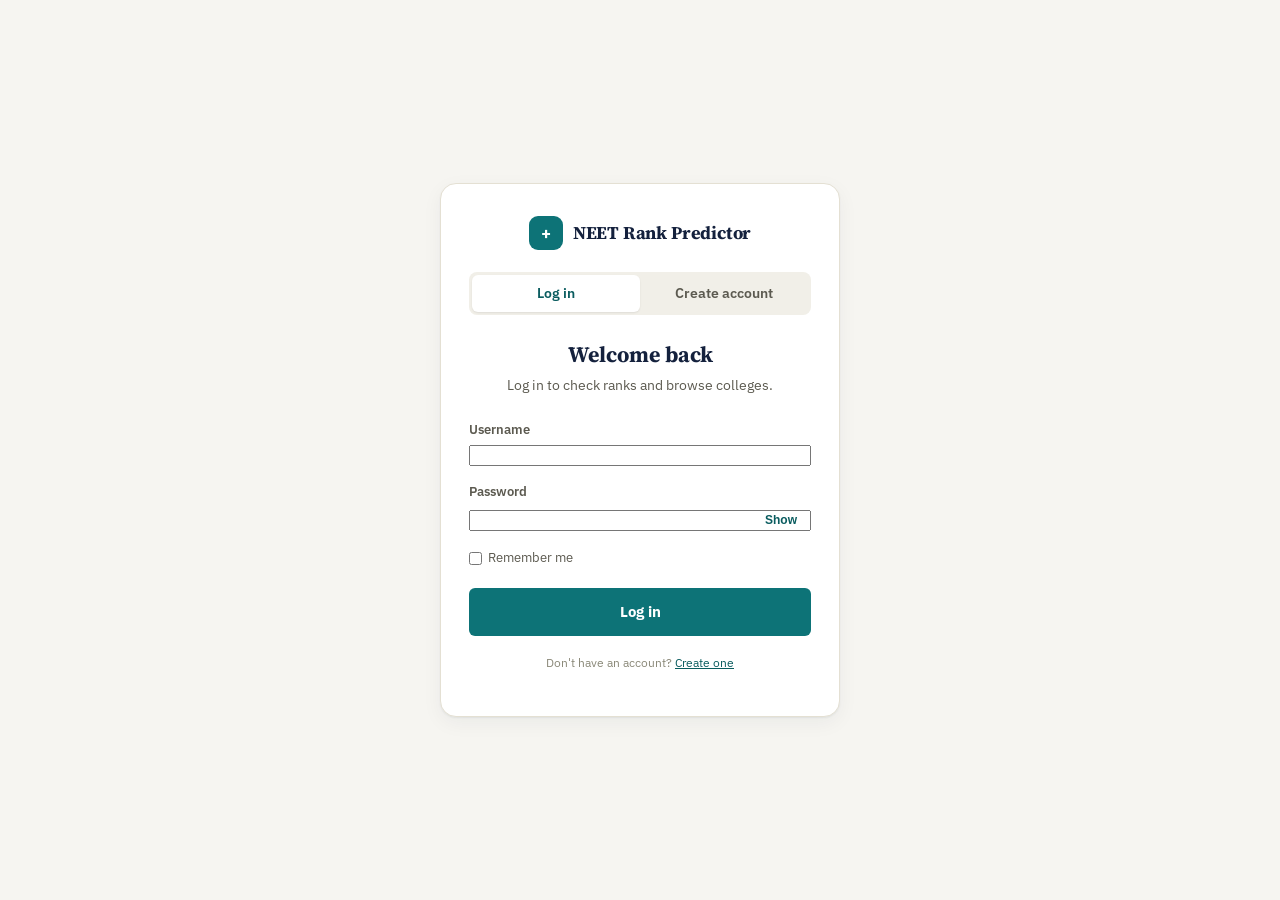
==== frontend_dist/index.html @ a5d56de6 "Replace Colleges page with original predictor HTML, backend-wired via new /cutoffs endpoint" ====
<!DOCTYPE html>
<html lang="en">
<head>
<meta charset="UTF-8">
<meta name="viewport" content="width=device-width, initial-scale=1, viewport-fit=cover">
<title>NEET Rank Predictor — Check Your MBBS/MD College Chances by Rank</title>
<meta name="description" content="Enter your NEET rank to see which colleges and courses it has historically cleared, drawn live from real closing-rank records — not estimates.">
<meta name="robots" content="index,follow">

<!-- Open Graph / social preview -->
<meta property="og:type" content="website">
<meta property="og:title" content="NEET Rank Predictor">
<meta property="og:description" content="See which colleges your NEET rank has historically cleared, using real closing-rank data.">
<meta name="twitter:card" content="summary">

<link rel="icon" href="data:image/svg+xml,%3Csvg xmlns='http://www.w3.org/2000/svg' viewBox='0 0 64 64'%3E%3Crect width='64' height='64' rx='14' fill='%230D7377'/%3E%3Cpath d='M32 16v32M16 32h32' stroke='white' stroke-width='7' stroke-linecap='round'/%3E%3C/svg%3E">

<link rel="preconnect" href="https://fonts.googleapis.com">
<link rel="preconnect" href="https://fonts.gstatic.com" crossorigin>
<link href="https://fonts.googleapis.com/css2?family=IBM+Plex+Sans:wght@400;500;600;700&family=Source+Serif+4:opsz,wght@8..60,600;8..60,700&display=swap" rel="stylesheet">

<link rel="stylesheet" href="css/styles.css">

<script type="application/ld+json">
{
  "@context": "https://schema.org",
  "@type": "WebApplication",
  "name": "NEET Rank Predictor",
  "applicationCategory": "EducationApplication",
  "description": "Check which colleges and courses a NEET rank has historically cleared, using real closing-rank data.",
  "offers": { "@type": "Offer", "price": "0", "priceCurrency": "INR" }
}
</script>
</head>
<body>

<script src="js/config.js"></script>
<script src="js/auth.js"></script>
<script>NeetAuth.requireAuth();</script>

<a class="visually-hidden" href="#predictor" data-view="predictorView">Skip to predictor</a>

<header>
  <div class="header-inner">
    <a class="brand" href="#top" data-view="predictorView">
      <span class="brand-mark" aria-hidden="true">+</span>
      <span class="brand-name serif">NEET Rank Predictor</span>
    </a>
    <nav class="site-nav" aria-label="Primary">
      <a href="#predictor" data-view="predictorView" aria-current="page">Predictor</a>
      <a href="colleges.html">Colleges</a>
      <a href="#how-it-works" data-view="predictorView">How it works</a>
      <a href="#admission-info" data-view="predictorView">Admission info</a>
    </nav>
    <div class="header-right">
      <span class="status-pill" id="backendStatus" data-state="checking">
        <span class="status-dot"></span>
        <span id="backendStatusText">Checking data source…</span>
      </span>
      <span class="user-pill" id="userPill" hidden>
        <span id="userPillName"></span>
        <button type="button" id="logoutBtn">Log out</button>
      </span>
    </div>
  </div>
</header>

<main>
  <div class="wrap">

    <div id="predictorView">

    <section class="hero" id="top">
      <p class="hero-eyebrow">Live, database-backed predictions</p>
      <h1 class="serif">Find out what your NEET rank can get you.</h1>
      <p class="lead">
        Enter your rank and, optionally, narrow it down by exam, state, course, category
        or quota. Every result comes straight from the backend's historical
        closing-rank database — nothing here is estimated or interpolated.
      </p>
      <div class="hero-facts" id="heroFacts" aria-live="polite"></div>
    </section>

    <section class="predictor-card" id="predictor" aria-labelledby="predictorHeading">
      <h2 id="predictorHeading" class="serif">Check your rank</h2>
      <p class="sub">Required fields are marked. Leaving a filter on "Any" widens your results.</p>

      <form id="predictorForm" novalidate>
        <div class="field-grid">
          <div class="field">
            <label for="rank">NEET rank <span aria-hidden="true">*</span></label>
            <input type="number" id="rank" name="rank" inputmode="numeric" min="1" step="1"
                   placeholder="e.g. 45210" required aria-describedby="rankError">
            <span class="field-error" id="rankError" role="alert"></span>
          </div>
        </div>

        <button type="button" class="advanced-toggle" id="advancedToggle" aria-expanded="false" aria-controls="advancedFilters">
          More filters (exam, state, course, category, quota)
          <svg width="11" height="7" viewBox="0 0 11 7" fill="none" aria-hidden="true"><path d="M1 1l4.5 4.5L10 1" stroke="currentColor" stroke-width="1.6" stroke-linecap="round" stroke-linejoin="round"/></svg>
        </button>

        <div class="field-grid" id="advancedFilters" hidden>
          <div class="field">
            <label for="exam">Exam</label>
            <select id="exam" name="exam"><option value="">Any exam</option></select>
          </div>
          <div class="field">
            <label for="state">State</label>
            <select id="state" name="state"><option value="">Any state</option></select>
          </div>
          <div class="field">
            <label for="authority">Counselling authority</label>
            <select id="authority" name="authority"><option value="">Any authority</option></select>
          </div>
          <div class="field">
            <label for="course">Course</label>
            <select id="course" name="course"><option value="">Any course</option></select>
          </div>
          <div class="field">
            <label for="category">Category</label>
            <select id="category" name="category"><option value="">Any category</option></select>
          </div>
          <div class="field">
            <label for="quota">Quota</label>
            <select id="quota" name="quota"><option value="">Any quota</option></select>
          </div>
        </div>

        <div class="predictor-actions">
          <button type="submit" class="btn-primary" id="submitBtn">Predict my chances</button>
          <button type="button" class="btn-secondary" id="resetBtn">Reset</button>
        </div>
      </form>
    </section>

    <section class="results-section" id="resultsSection" aria-live="polite"></section>

    <section class="info-section" id="how-it-works">
      <h2 class="serif">How this works</h2>
      <p class="section-sub">The predictor doesn't guess — it looks up what actually happened.</p>
      <div class="info-grid">
        <div class="info-card">
          <h3>1. You enter a rank</h3>
          <p>Optionally narrow it down by exam, state, authority, course, category or quota.</p>
        </div>
        <div class="info-card">
          <h3>2. It checks real records</h3>
          <p>Your rank is compared against historical round-wise closing ranks stored in the backend database — the same data the counselling authorities publish.</p>
        </div>
        <div class="info-card">
          <h3>3. You see what cleared</h3>
          <p>Every college and course combination your rank would have cleared is shown, closest cutoffs first, each labelled by how comfortable the margin was.</p>
        </div>
      </div>
    </section>

    <section class="info-section" id="admission-info">
      <h2 class="serif">Understanding your result</h2>
      <p class="section-sub">A quick reference for reading NEET counselling outcomes.</p>
      <div class="info-grid">
        <div class="info-card">
          <h3>Closing rank</h3>
          <p>The rank of the last candidate admitted to a specific college, course, category and quota in a given round. Clearing it doesn't guarantee a seat next year — cutoffs move year to year.</p>
        </div>
        <div class="info-card">
          <h3>Category &amp; quota</h3>
          <p>Cutoffs differ sharply by category (General, OBC, SC, ST, EWS, PwD) and quota (All-India, State, Management, NRI). Always check results under your own category and quota, not just "General".</p>
        </div>
        <div class="info-card">
          <h3>Rounds change things</h3>
          <p>Cutoffs usually loosen in later rounds (R2, R3, mop-up) as seats vacated by upgrades and withdrawals open up. A rank that misses Round 1 may still clear a later round.</p>
        </div>
      </div>
    </section>

    <p class="disclaimer">
      Predictions are generated from historical closing-rank data and are indicative only —
      actual cutoffs vary by year and are set solely by the official counselling authorities
      (MCC / state authorities). This tool does not conduct counselling, allot seats, or accept
      payments, and is not affiliated with any government body.
    </p>

    </div>

  </div>
</main>

<footer>
  <div class="footer-inner">
    <span>© <span id="year"></span> NEET Rank Predictor. Data updates depend on the backend's imported rounds.</span>
    <span><a href="#top" data-view="predictorView">Back to top</a></span>
  </div>
</footer>

<script src="js/state-maps.js"></script>
<script src="js/api.js"></script>
<script src="js/app.js"></script>
</body>
</html>
---- frontend_dist/css/styles.css ----
/* ==========================================================================
   NEET Rank Predictor — stylesheet
   Design tokens carried over from the project's existing internal tool
   (frontend_integration/neet-rank-predictor-api-connected.html) so the
   public site shares the same brand: teal/navy/cream palette, IBM Plex
   Sans for UI text, Source Serif 4 for headings.
   ========================================================================== */

:root {
  --teal: #0d7377;
  --teal-dark: #0a5c5f;
  --navy: #14213d;
  --cream: #f6f5f1;
  --panel: #ffffff;
  --border: #e4e0d3;
  --border-soft: #f1efe8;
  --muted: #5c5a50;
  --muted-2: #8a8878;
  --success-bg: #eaf6ee;
  --success-fg: #1f7a3f;
  --warn-bg: #fdf3e2;
  --warn-fg: #92650f;
  --risk-bg: #fbeae9;
  --risk-fg: #a4342b;
  --focus: #0d7377;
  --radius: 10px;
  --radius-sm: 6px;
  --shadow: 0 1px 2px rgba(20, 33, 61, 0.06), 0 6px 20px rgba(20, 33, 61, 0.05);
}

* { box-sizing: border-box; }
html { scroll-padding-top: env(safe-area-inset-top, 0px); }

body {
  margin: 0;
  font-family: "IBM Plex Sans", system-ui, -apple-system, sans-serif;
  background: var(--cream);
  color: var(--navy);
  line-height: 1.55;
  -webkit-font-smoothing: antialiased;
}

.serif { font-family: "Source Serif 4", Georgia, serif; }

img, svg { max-width: 100%; display: block; }

a { color: var(--teal-dark); }

:focus-visible {
  outline: 2.5px solid var(--focus);
  outline-offset: 2px;
}

.wrap {
  max-width: 1120px;
  margin: 0 auto;
  padding-inline: 24px;
}

/* ---------- header ---------- */
header {
  position: sticky;
  top: 0;
  z-index: 20;
  background: rgba(246, 245, 241, 0.92);
  backdrop-filter: blur(6px);
  border-bottom: 1px solid var(--border);
  padding-top: env(safe-area-inset-top, 0px);
}

.header-inner {
  max-width: 1120px;
  margin: 0 auto;
  padding: 14px 24px;
  display: flex;
  align-items: center;
  justify-content: space-between;
  gap: 16px;
}

.brand { display: flex; align-items: center; gap: 10px; text-decoration: none; color: inherit; }
.brand-mark {
  width: 34px; height: 34px; border-radius: 9px;
  background: var(--teal);
  color: #fff;
  display: flex; align-items: center; justify-content: center;
  font-weight: 700; font-size: 17px;
  flex-shrink: 0;
}
.brand-name { font-size: 18px; font-weight: 700; letter-spacing: -0.01em; }

nav.site-nav { display: none; gap: 26px; }
nav.site-nav a {
  font-size: 14px; font-weight: 600; color: var(--muted); text-decoration: none;
}
nav.site-nav a:hover { color: var(--teal-dark); }

@media (min-width: 760px) {
  nav.site-nav { display: flex; }
}

.status-pill {
  display: inline-flex; align-items: center; gap: 6px;
  font-size: 12px; font-weight: 600; color: var(--muted);
  border: 1px solid var(--border); border-radius: 999px;
  padding: 5px 10px 5px 8px; background: var(--panel);
  white-space: nowrap;
}
.status-dot { width: 7px; height: 7px; border-radius: 50%; background: var(--muted-2); flex-shrink: 0; }
.status-pill[data-state="ok"] .status-dot { background: #2e9e57; }
.status-pill[data-state="down"] .status-dot { background: #c0392b; }

.header-right { display: flex; align-items: center; gap: 10px; }
.user-pill {
  display: inline-flex; align-items: center; gap: 8px;
  font-size: 12.5px; font-weight: 600; color: var(--muted);
  border: 1px solid var(--border); border-radius: 999px;
  padding: 5px 6px 5px 12px; background: var(--panel);
}
.user-pill #userPillName { color: var(--navy); }
.user-pill button {
  background: var(--border-soft); border: none; color: var(--muted);
  font: inherit; font-size: 11.5px; font-weight: 600; cursor: pointer;
  padding: 5px 10px; border-radius: 999px;
}
.user-pill button:hover { background: var(--risk-bg); color: var(--risk-fg); }

/* ---------- hero ---------- */
.hero { padding: 52px 0 40px; }
.hero-eyebrow { color: var(--teal-dark); font-weight: 700; font-size: 13.5px; margin: 0 0 10px; }
.hero h1 {
  font-size: clamp(30px, 4.5vw, 46px);
  line-height: 1.12;
  margin: 0 0 16px;
  max-width: 14ch;
}
.hero p.lead {
  font-size: 17px; color: var(--muted); max-width: 62ch; margin: 0 0 22px;
}
.hero-facts { display: flex; flex-wrap: wrap; gap: 10px 22px; font-size: 13.5px; color: var(--muted); }
.hero-facts strong { color: var(--navy); font-variant-numeric: tabular-nums; }

/* ---------- predictor card ---------- */
.predictor-card {
  background: var(--panel);
  border: 1px solid var(--border);
  border-radius: 16px;
  box-shadow: var(--shadow);
  padding: 26px;
}

@media (min-width: 640px) {
  .predictor-card { padding: 34px; }
}

.predictor-card h2 { font-size: 21px; margin: 0 0 6px; }
.predictor-card .sub { color: var(--muted); font-size: 14px; margin: 0 0 24px; max-width: 58ch; }

.field-grid {
  display: grid;
  grid-template-columns: 1fr;
  gap: 14px;
}

@media (min-width: 560px) {
  .field-grid { grid-template-columns: repeat(2, 1fr); }
}
@media (min-width: 900px) {
  .field-grid { grid-template-columns: repeat(3, 1fr); }
}

.field { display: flex; flex-direction: column; gap: 6px; }
.field.span-2 { grid-column: span 1; }
@media (min-width: 560px) {
  .field.span-2 { grid-column: span 2; }
}
@media (min-width: 900px) {
  .field.span-2 { grid-column: span 1; }
}

.field label { font-size: 12.5px; font-weight: 600; color: var(--muted); }
.field .hint { font-size: 11.5px; color: var(--muted-2); }

.field input, .field select {
  font: inherit;
  font-size: 14.5px;
  padding: 10px 12px;
  border: 1.5px solid var(--border);
  border-radius: var(--radius-sm);
  background: #fff;
  color: var(--navy);
  width: 100%;
}
.field input:focus, .field select:focus { border-color: var(--teal); }
.field input.invalid { border-color: var(--risk-fg); }
.field select:disabled, .field input:disabled { background: #f4f3ef; color: var(--muted-2); }

.field-error { font-size: 12px; color: var(--risk-fg); min-height: 15px; }

.advanced-toggle {
  background: none; border: none; padding: 0; margin: 4px 0 18px;
  font-size: 13px; font-weight: 600; color: var(--teal-dark);
  cursor: pointer; display: inline-flex; align-items: center; gap: 5px;
}
.advanced-toggle svg { transition: transform 0.15s ease; }
.advanced-toggle[aria-expanded="true"] svg { transform: rotate(180deg); }

.predictor-actions {
  display: flex; align-items: center; gap: 14px; flex-wrap: wrap;
  margin-top: 22px;
}

.btn-primary {
  background: var(--teal); color: #fff; border: none;
  font: inherit; font-weight: 700; font-size: 15px;
  padding: 12px 26px; border-radius: var(--radius-sm);
  cursor: pointer; transition: background 0.12s ease;
}
.btn-primary:hover { background: var(--teal-dark); }
.btn-primary:disabled { background: #b9c6c5; cursor: not-allowed; }

.btn-secondary {
  background: none; border: 1.5px solid var(--border); color: var(--navy);
  font: inherit; font-weight: 600; font-size: 14px;
  padding: 10px 18px; border-radius: var(--radius-sm); cursor: pointer;
}
.btn-secondary:hover { border-color: var(--teal); color: var(--teal-dark); }

.spinner {
  width: 15px; height: 15px; border-radius: 50%;
  border: 2px solid rgba(255,255,255,0.45); border-top-color: #fff;
  animation: spin 0.7s linear infinite; display: inline-block; vertical-align: -2px; margin-right: 8px;
}
@keyframes spin { to { transform: rotate(360deg); } }

/* ---------- results ---------- */
.results-section { margin-top: 40px; }
.results-summary {
  display: flex; justify-content: space-between; align-items: baseline;
  flex-wrap: wrap; gap: 8px; margin-bottom: 16px;
}
.results-summary h3 { font-size: 18px; margin: 0; }
.results-summary .count { font-size: 13.5px; color: var(--muted); }

.state-box {
  border: 1px dashed var(--border);
  border-radius: var(--radius);
  padding: 28px 24px;
  text-align: center;
  color: var(--muted);
  background: rgba(255,255,255,0.5);
}
.state-box.error { border-color: rgba(164,52,43,0.35); background: var(--risk-bg); color: var(--risk-fg); }
.state-box p { margin: 0 0 14px; font-size: 14.5px; }
.state-box:last-child p:last-child { margin-bottom: 0; }

.result-grid { display: grid; grid-template-columns: 1fr; gap: 14px; }
@media (min-width: 720px) {
  .result-grid { grid-template-columns: repeat(2, 1fr); }
}

.result-card {
  background: var(--panel); border: 1px solid var(--border); border-radius: var(--radius);
  padding: 18px 20px;
}
.result-card-head { display: flex; justify-content: space-between; gap: 10px; align-items: flex-start; margin-bottom: 10px; }
.result-card-head h4 { margin: 0; font-size: 15.5px; line-height: 1.35; }
.result-card .place { font-size: 12.5px; color: var(--muted); margin-top: 3px; }

.chance-badge {
  flex-shrink: 0; font-size: 11px; font-weight: 700; padding: 4px 9px; border-radius: 999px; white-space: nowrap;
}
.chance-badge[data-chance="High Chance"] { background: var(--success-bg); color: var(--success-fg); }
.chance-badge[data-chance="Moderate Chance"] { background: var(--warn-bg); color: var(--warn-fg); }
.chance-badge[data-chance="Borderline"] { background: var(--risk-bg); color: var(--risk-fg); }

.result-meta { display: flex; flex-wrap: wrap; gap: 8px 18px; margin-top: 12px; font-size: 13px; }
.result-meta div { display: flex; flex-direction: column; gap: 2px; }
.result-meta span.k { font-size: 11px; color: var(--muted-2); }
.result-meta span.v { font-weight: 600; color: var(--navy); font-variant-numeric: tabular-nums; }

/* ---------- colleges / states browse ---------- */
.college-search-row {
  display: flex; gap: 10px; margin-bottom: 18px; flex-wrap: wrap;
}
.college-search-row input[type="search"] {
  flex: 1; min-width: 220px;
  font: inherit; font-size: 14.5px;
  padding: 10px 12px; border: 1.5px solid var(--border); border-radius: var(--radius-sm);
  background: #fff; color: var(--navy);
}
.college-search-row input[type="search"]:focus { border-color: var(--teal); }

/* ---- exact port from frontend_integration/neet-rank-predictor-api-connected.html ---- */
.state-grid { display: grid; grid-template-columns: repeat(4, 1fr); gap: 18px; }
@media (max-width: 1100px) { .state-grid { grid-template-columns: repeat(3, 1fr); } }
@media (max-width: 760px) { .state-grid { grid-template-columns: repeat(2, 1fr); } }
@media (max-width: 460px) { .state-grid { grid-template-columns: 1fr; } }
.state-card { border: 1px solid #E4E0D3; border-radius: 14px; background: #fff; cursor: pointer; overflow: hidden; transition: transform .18s ease, box-shadow .18s ease, border-color .18s ease; box-shadow: 0 1px 3px rgba(20,33,61,0.06); text-align: left; padding: 0; font: inherit; }
.state-card:hover { border-color: #0D7377; transform: translateY(-3px); box-shadow: 0 10px 24px rgba(20,33,61,0.12); }
.state-card-banner { position: relative; height: 92px; display: flex; align-items: center; justify-content: center; overflow: hidden; }
.state-map-svg { height: 64px; width: auto; max-width: 82%; position: relative; z-index: 2; filter: drop-shadow(0 2px 3px rgba(0,0,0,0.22)); }
.landmark-badge { position: absolute; right: 8px; bottom: 8px; width: 24px; height: 24px; border-radius: 50%; background: rgba(20,33,61,0.38); display: flex; align-items: center; justify-content: center; z-index: 3; backdrop-filter: blur(1px); }
.landmark-badge svg { width: 14px; height: 14px; }
.state-card-body { padding: 14px 16px 16px; text-align: center; }
.state-card-name { font-weight: 700; font-size: 14px; color: #14213D; }

.back-btn { display: flex; align-items: center; gap: 6px; background: none; border: none; color: #0D7377; font-weight: 600; font-size: 14px; cursor: pointer; margin-bottom: 16px; padding: 0; font-family: inherit; }

.filter-panel { background: #fff; border: 1px solid #E4E0D3; border-radius: 12px; padding: 20px 22px; margin-bottom: 22px; }
.filter-panel-head { display: flex; justify-content: space-between; align-items: center; gap: 12px; margin-bottom: 16px; flex-wrap: wrap; }
.filter-panel-title { font-size: 12.5px; font-weight: 700; text-transform: uppercase; letter-spacing: 0.05em; color: #8A8878; }
.filter-panel-actions { display: flex; align-items: center; gap: 10px; }
.active-filter-count { font-size: 12.5px; color: #0D7377; font-weight: 600; }
.clear-filters-btn { background: none; border: 1.5px solid #D8D4C8; color: #14213D; font-weight: 600; font-size: 12.5px; padding: 7px 14px; border-radius: 6px; cursor: pointer; font-family: inherit; }
.clear-filters-btn:hover { background: #FBE0DC; border-color: #E7A99E; color: #A13D2F; }
.filter-grid-new { display: grid; grid-template-columns: repeat(auto-fill, minmax(170px, 1fr)); gap: 16px; }
.filter-field.wide { grid-column: span 2; }
@media (max-width: 700px) { .filter-field.wide { grid-column: span 1; } }
.filter-field label { display: block; font-size: 11px; font-weight: 700; color: #8A8878; text-transform: uppercase; letter-spacing: 0.03em; margin-bottom: 7px; }
.filter-field input, .filter-field select { width: 100%; border: 1.5px solid #D8D4C8; border-radius: 7px; padding: 10px 12px; font-size: 14px; background: #fff; font-family: inherit; color: #14213D; }
.filter-field input:focus, .filter-field select:focus { outline: none; border-color: #0D7377; box-shadow: 0 0 0 3px rgba(13,115,119,0.14); }

table.college-table { border-collapse: collapse; width: 100%; font-size: 13px; }
table.college-table th { text-align: left; font-size: 11px; text-transform: uppercase; letter-spacing: 0.03em; color: #5C5A50; padding: 12px 14px; border-bottom: 2px solid #E4E0D3; white-space: nowrap; position: sticky; top: 0; background: #fff; z-index: 3; box-shadow: 0 1px 0 #E4E0D3; }
table.college-table th.round-col { text-align: center; min-width: 92px; }
table.college-table td { padding: 11px 14px; font-size: 13px; border-bottom: 1px solid #EFEDE4; white-space: nowrap; }
table.college-table td.round-cell { text-align: center; }
table.college-table td.col-institute { white-space: normal; min-width: 240px; max-width: 320px; line-height: 1.4; }
table.college-table tbody tr:hover td { background: #FAF9F5; }
table.college-table th.sticky-col, table.college-table td.sticky-col { position: sticky; background: #fff; z-index: 1; }
table.college-table th.sticky-col { z-index: 4; }
table.college-table tbody tr:hover td.sticky-col { background: #FAF9F5; }
table.college-table th.sticky-col.col-quota, table.college-table td.sticky-col.col-quota { left: 0; min-width: 150px; box-shadow: 1px 0 0 #E4E0D3; }
table.college-table th.sticky-col.col-institute, table.college-table td.sticky-col.col-institute { left: 150px; box-shadow: 1px 0 0 #E4E0D3; }
.college-table-wrap { background: #fff; border: 1px solid #E4E0D3; border-radius: 10px; overflow-x: auto; max-height: 72vh; overflow-y: auto; }
table.college-table .rank-pill { font-weight: 700; padding: 3px 8px; border-radius: 5px; display: inline-block; min-width: 40px; text-align: center; font-size: 12px; }
table.college-table .rank-empty { color: #C9C6BA; }
table.college-table .quota-pill { font-size: 10.5px; color: #5C5A50; background: #F1EFE8; padding: 2px 7px; border-radius: 10px; white-space: nowrap; }
table.college-table .na { color: #C9C6BA; font-style: italic; }

.legend { display: flex; gap: 16px; align-items: center; margin-bottom: 14px; font-size: 12px; color: #5C5A50; flex-wrap: wrap; }
.legend span.dot { display: inline-block; width: 10px; height: 10px; border-radius: 2px; margin-right: 5px; vertical-align: middle; }
#collegeResultsCount { font-size: 14px; color: #5C5A50; margin-bottom: 12px; }

@media (max-width: 1023px) {
  #collegeTableView .college-table-wrap { background: transparent; border: none; overflow: visible; max-height: none; box-shadow: none; border-radius: 0; }
  #collegeTableView table, #collegeTableView tbody, #collegeTableView tr, #collegeTableView th, #collegeTableView td { display: block; width: 100%; }
  #collegeTableView thead { display: none; }
  #collegeTableView tbody tr { background: #fff; border: 1px solid #E4E0D3; border-radius: 14px; padding: 16px; margin-bottom: 14px; box-shadow: 0 1px 3px rgba(20,33,61,0.07); }
  #collegeTableView td { border: none; white-space: normal; padding: 0; position: static; left: auto; box-shadow: none; min-width: 0; max-width: none; font-size: 13.5px; }
  #collegeTableView td.col-institute { font-size: 15.5px; font-weight: 700; line-height: 1.4; padding-bottom: 10px; margin-bottom: 8px; border-bottom: 1px solid #EFEDE4; word-break: break-word; }
  #collegeTableView td[data-label] { display: flex; justify-content: space-between; align-items: center; gap: 12px; padding: 7px 0; border-bottom: 1px dashed #F1EFE8; }
  #collegeTableView td[data-label]:last-child { border-bottom: none; }
  #collegeTableView td[data-label]::before { content: attr(data-label); font-size: 10.5px; font-weight: 700; text-transform: uppercase; letter-spacing: 0.03em; color: #8A8878; flex-shrink: 0; }
  #collegeTableView td[data-label] > *, #collegeTableView td[data-label] { text-align: right; }
  #collegeTableView .quota-pill { white-space: normal; text-align: right; }
  #collegeTableView td.round-cell[data-label] .rank-pill { font-size: 12.5px; }
  .filter-panel { padding: 16px; border-radius: 12px; }
  .filter-panel-head { margin-bottom: 14px; }
  .filter-panel-title { font-size: 11.5px; }
  .filter-grid-new { grid-template-columns: 1fr; gap: 12px; }
  .filter-field label { font-size: 11.5px; margin-bottom: 6px; }
  .filter-field input, .filter-field select { padding: 12px 14px; font-size: 15px; min-height: 46px; }
  .clear-filters-btn { padding: 10px 16px; font-size: 13px; min-height: 40px; }
  .back-btn { font-size: 15px; padding: 6px 0; margin-bottom: 14px; }
  .legend { font-size: 11.5px; gap: 8px 14px; margin-bottom: 12px; }
  #collegeResultsCount { font-size: 13px; }
  .state-grid { gap: 12px; }
  .state-card-banner { height: 78px; }
  .state-map-svg { height: 52px; }
  .state-card-body { padding: 12px 12px 14px; }
  .state-card-name { font-size: 13.5px; }
}
@media (min-width: 768px) and (max-width: 1023px) {
  #collegeTableView tbody { display: grid; grid-template-columns: repeat(2, 1fr); gap: 14px; }
  #collegeTableView tbody tr { margin-bottom: 0; }
  .filter-grid-new { grid-template-columns: repeat(2, 1fr); }
  .filter-field.wide { grid-column: span 2; }
  .state-grid { grid-template-columns: repeat(3, 1fr); }
}

.college-results .state-box-inline {
  color: var(--muted); font-size: 14px; text-align: center;
  border: 1px dashed var(--border); border-radius: var(--radius); padding: 24px; margin: 0;
}
.college-results .state-box-inline.error { border-color: rgba(164,52,43,0.35); background: var(--risk-bg); color: var(--risk-fg); }

.college-results-summary {
  font-size: 13px; color: var(--muted); margin-bottom: 12px;
}

.college-list { display: grid; grid-template-columns: 1fr; gap: 10px; }
@media (min-width: 640px) { .college-list { grid-template-columns: repeat(2, 1fr); } }
@media (min-width: 960px) { .college-list { grid-template-columns: repeat(3, 1fr); } }

.college-item {
  background: var(--panel); border: 1px solid var(--border); border-radius: var(--radius-sm);
  padding: 12px 14px; font-size: 13.5px;
}
.college-item .name { font-weight: 600; color: var(--navy); display: block; margin-bottom: 3px; }
.college-item .state { color: var(--muted); font-size: 12px; }

/* ---------- info sections ---------- */
.info-section { margin-top: 64px; }
.info-section h2 { font-size: 24px; margin: 0 0 8px; }
.info-section .section-sub { color: var(--muted); margin: 0 0 26px; max-width: 62ch; }

.info-grid { display: grid; grid-template-columns: 1fr; gap: 16px; }
@media (min-width: 700px) { .info-grid { grid-template-columns: repeat(3, 1fr); } }

.info-card {
  background: var(--panel); border: 1px solid var(--border); border-radius: var(--radius);
  padding: 20px;
}
.info-card h3 { font-size: 15px; margin: 0 0 8px; }
.info-card p { font-size: 13.5px; color: var(--muted); margin: 0; }

.disclaimer {
  margin-top: 56px;
  border-top: 1px solid var(--border);
  padding-top: 18px;
  font-size: 12.5px; color: var(--muted-2); max-width: 74ch;
}

/* ---------- footer ---------- */
footer { border-top: 1px solid var(--border); margin-top: 60px; padding: 28px 0 calc(28px + env(safe-area-inset-bottom, 0px)); }
.footer-inner {
  max-width: 1120px; margin: 0 auto; padding: 0 24px;
  display: flex; flex-wrap: wrap; justify-content: space-between; gap: 12px;
  font-size: 12.5px; color: var(--muted-2);
}

/* ---------- utility ---------- */
.visually-hidden {
  position: absolute; width: 1px; height: 1px; overflow: hidden;
  clip: rect(0 0 0 0); white-space: nowrap;
}

@media (prefers-reduced-motion: reduce) {
  * { animation-duration: 0.001ms !important; transition-duration: 0.001ms !important; }
}
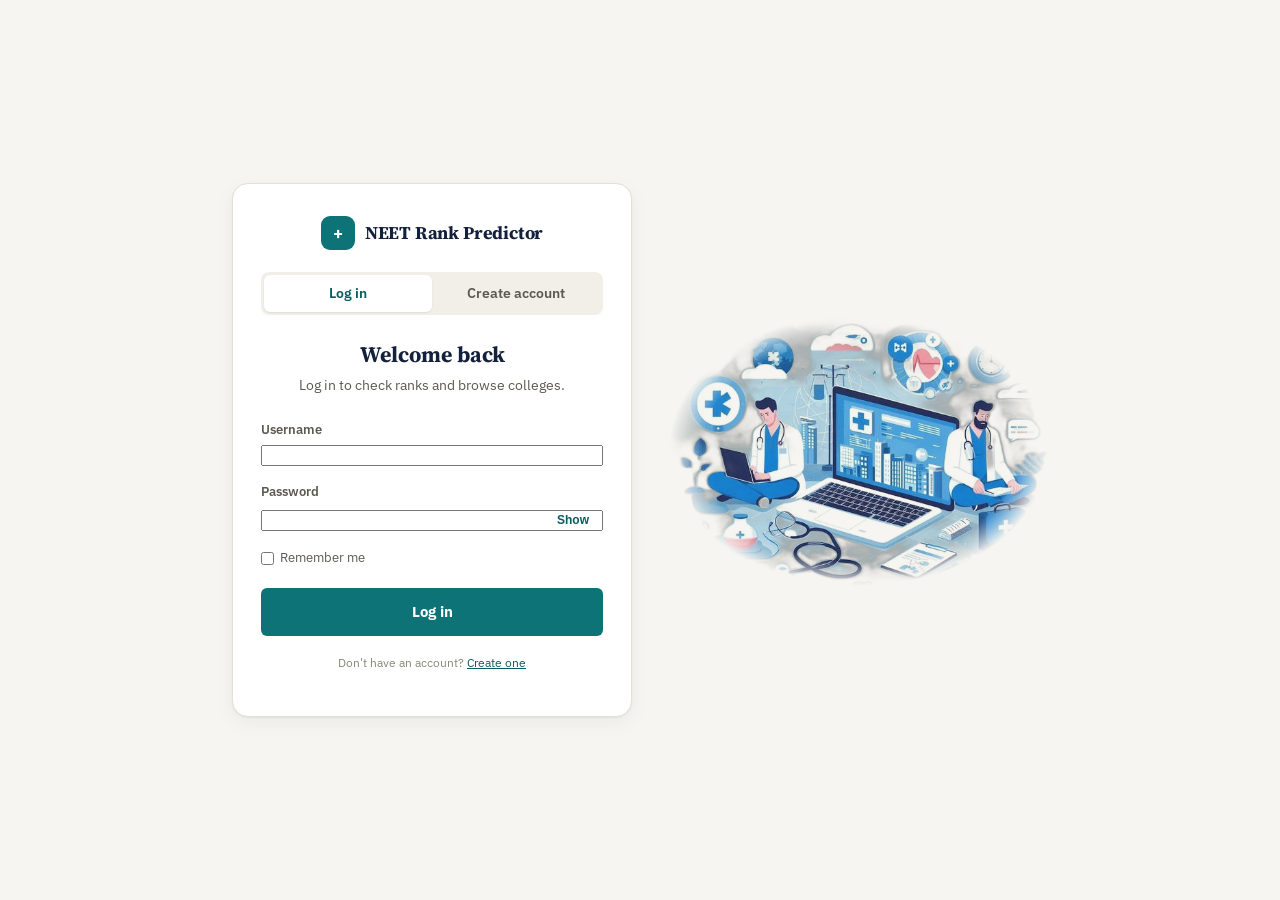
==== commit f4b241e7: "Add login and dashboard hero illustrations" ====
--- a/frontend_dist/index.html
+++ b/frontend_dist/index.html
@@ -79,6 +79,9 @@
         closing-rank database — nothing here is estimated or interpolated.
       </p>
       <div class="hero-facts" id="heroFacts" aria-live="polite"></div>
+      <div class="hero-illustration" aria-hidden="true">
+        <img src="img/dashboard-illustration.png" alt="">
+      </div>
     </section>
 
     <section class="predictor-card" id="predictor" aria-labelledby="predictorHeading">
--- a/frontend_dist/css/styles.css
+++ b/frontend_dist/css/styles.css
@@ -139,6 +139,20 @@
 }
 .hero-facts { display: flex; flex-wrap: wrap; gap: 10px 22px; font-size: 13.5px; color: var(--muted); }
 .hero-facts strong { color: var(--navy); font-variant-numeric: tabular-nums; }
+
+.hero { position: relative; }
+.hero-illustration { display: none; pointer-events: none; }
+@media (min-width: 940px) {
+  .hero { padding-right: 260px; }
+  .hero-illustration {
+    display: block;
+    position: absolute;
+    top: -6px;
+    right: -18px;
+    width: 300px;
+  }
+  .hero-illustration img { width: 100%; height: auto; mix-blend-mode: multiply; }
+}
 
 /* ---------- predictor card ---------- */
 .predictor-card {
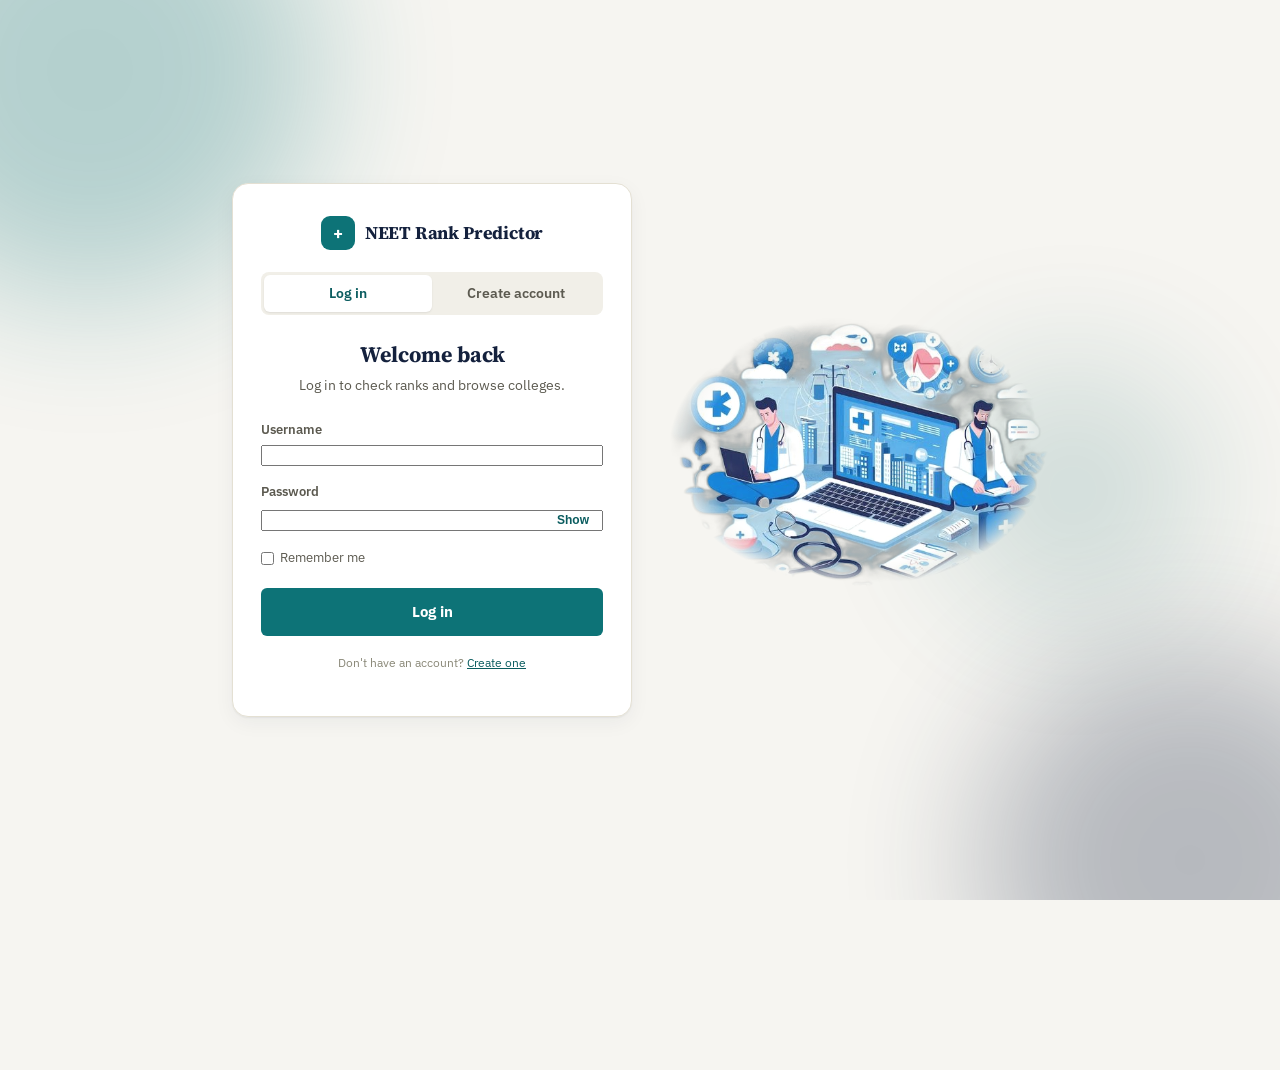
==== commit 6f92c014: "Fix hero layout: restore hero-text wrapper" ====
--- a/frontend_dist/index.html
+++ b/frontend_dist/index.html
@@ -71,14 +71,16 @@
     <div id="predictorView">
 
     <section class="hero" id="top">
-      <p class="hero-eyebrow">Live, database-backed predictions</p>
-      <h1 class="serif">Find out what your NEET rank can get you.</h1>
-      <p class="lead">
-        Enter your rank and, optionally, narrow it down by exam, state, course, category
-        or quota. Every result comes straight from the backend's historical
-        closing-rank database — nothing here is estimated or interpolated.
-      </p>
-      <div class="hero-facts" id="heroFacts" aria-live="polite"></div>
+      <div class="hero-text">
+        <p class="hero-eyebrow">Live, database-backed predictions</p>
+        <h1 class="serif">Find out what your NEET rank can get you.</h1>
+        <p class="lead">
+          Enter your rank and, optionally, narrow it down by exam, state, course, category
+          or quota. Every result comes straight from the backend's historical
+          closing-rank database — nothing here is estimated or interpolated.
+        </p>
+        <div class="hero-facts" id="heroFacts" aria-live="polite"></div>
+      </div>
       <div class="hero-illustration" aria-hidden="true">
         <img src="img/dashboard-illustration.png" alt="">
       </div>
--- a/frontend_dist/css/styles.css
+++ b/frontend_dist/css/styles.css
@@ -29,7 +29,7 @@
 }
 
 * { box-sizing: border-box; }
-html { scroll-padding-top: env(safe-area-inset-top, 0px); }
+html { scroll-padding-top: env(safe-area-inset-top, 0px); overflow-x: hidden; }
 
 body {
   margin: 0;
@@ -76,6 +76,8 @@
   align-items: center;
   justify-content: space-between;
   gap: 16px;
+  flex-wrap: wrap;
+  row-gap: 8px;
 }
 
 .brand { display: flex; align-items: center; gap: 10px; text-decoration: none; color: inherit; }
@@ -141,17 +143,13 @@
 .hero-facts strong { color: var(--navy); font-variant-numeric: tabular-nums; }
 
 .hero { position: relative; }
-.hero-illustration { display: none; pointer-events: none; }
-@media (min-width: 940px) {
-  .hero { padding-right: 260px; }
-  .hero-illustration {
-    display: block;
-    position: absolute;
-    top: -6px;
-    right: -18px;
-    width: 300px;
-  }
-  .hero-illustration img { width: 100%; height: auto; mix-blend-mode: multiply; }
+.hero-illustration { margin: 28px auto 0; pointer-events: none; max-width: 440px; text-align: center; }
+.hero-illustration img { width: 100%; height: auto; }
+
+@media (min-width: 900px) {
+  .hero { display: flex; align-items: center; gap: 32px; }
+  .hero-text { flex: 1; min-width: 0; }
+  .hero-illustration { flex: 0 0 360px; max-width: 360px; margin: 0; }
 }
 
 /* ---------- predictor card ---------- */
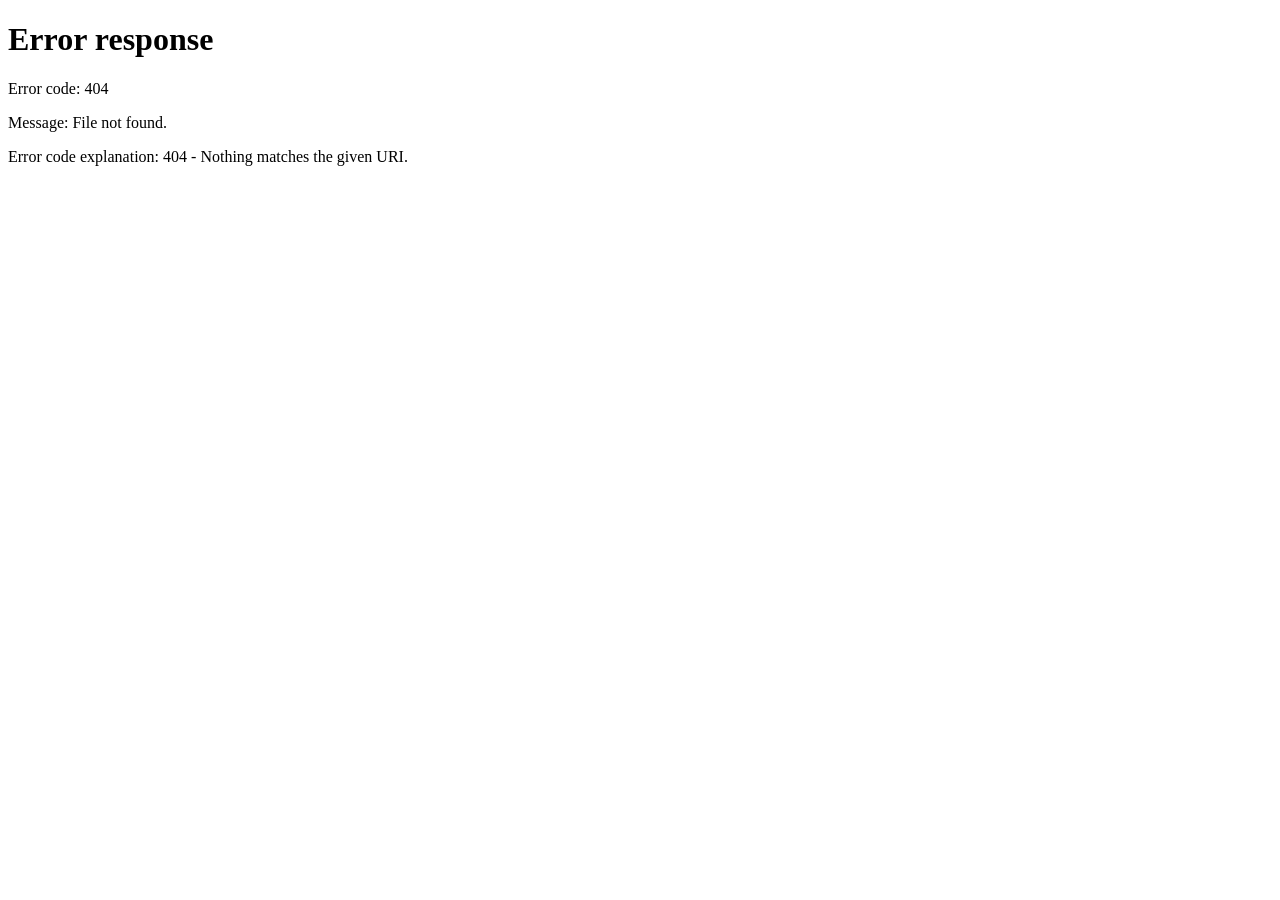
==== commit 24b9e713: "Clean URLs without .html" ====
--- a/frontend_dist/index.html
+++ b/frontend_dist/index.html
@@ -48,7 +48,7 @@
     </a>
     <nav class="site-nav" aria-label="Primary">
       <a href="#predictor" data-view="predictorView" aria-current="page">Predictor</a>
-      <a href="colleges.html">Colleges</a>
+      <a href="/college">Colleges</a>
       <a href="#how-it-works" data-view="predictorView">How it works</a>
       <a href="#admission-info" data-view="predictorView">Admission info</a>
     </nav>
